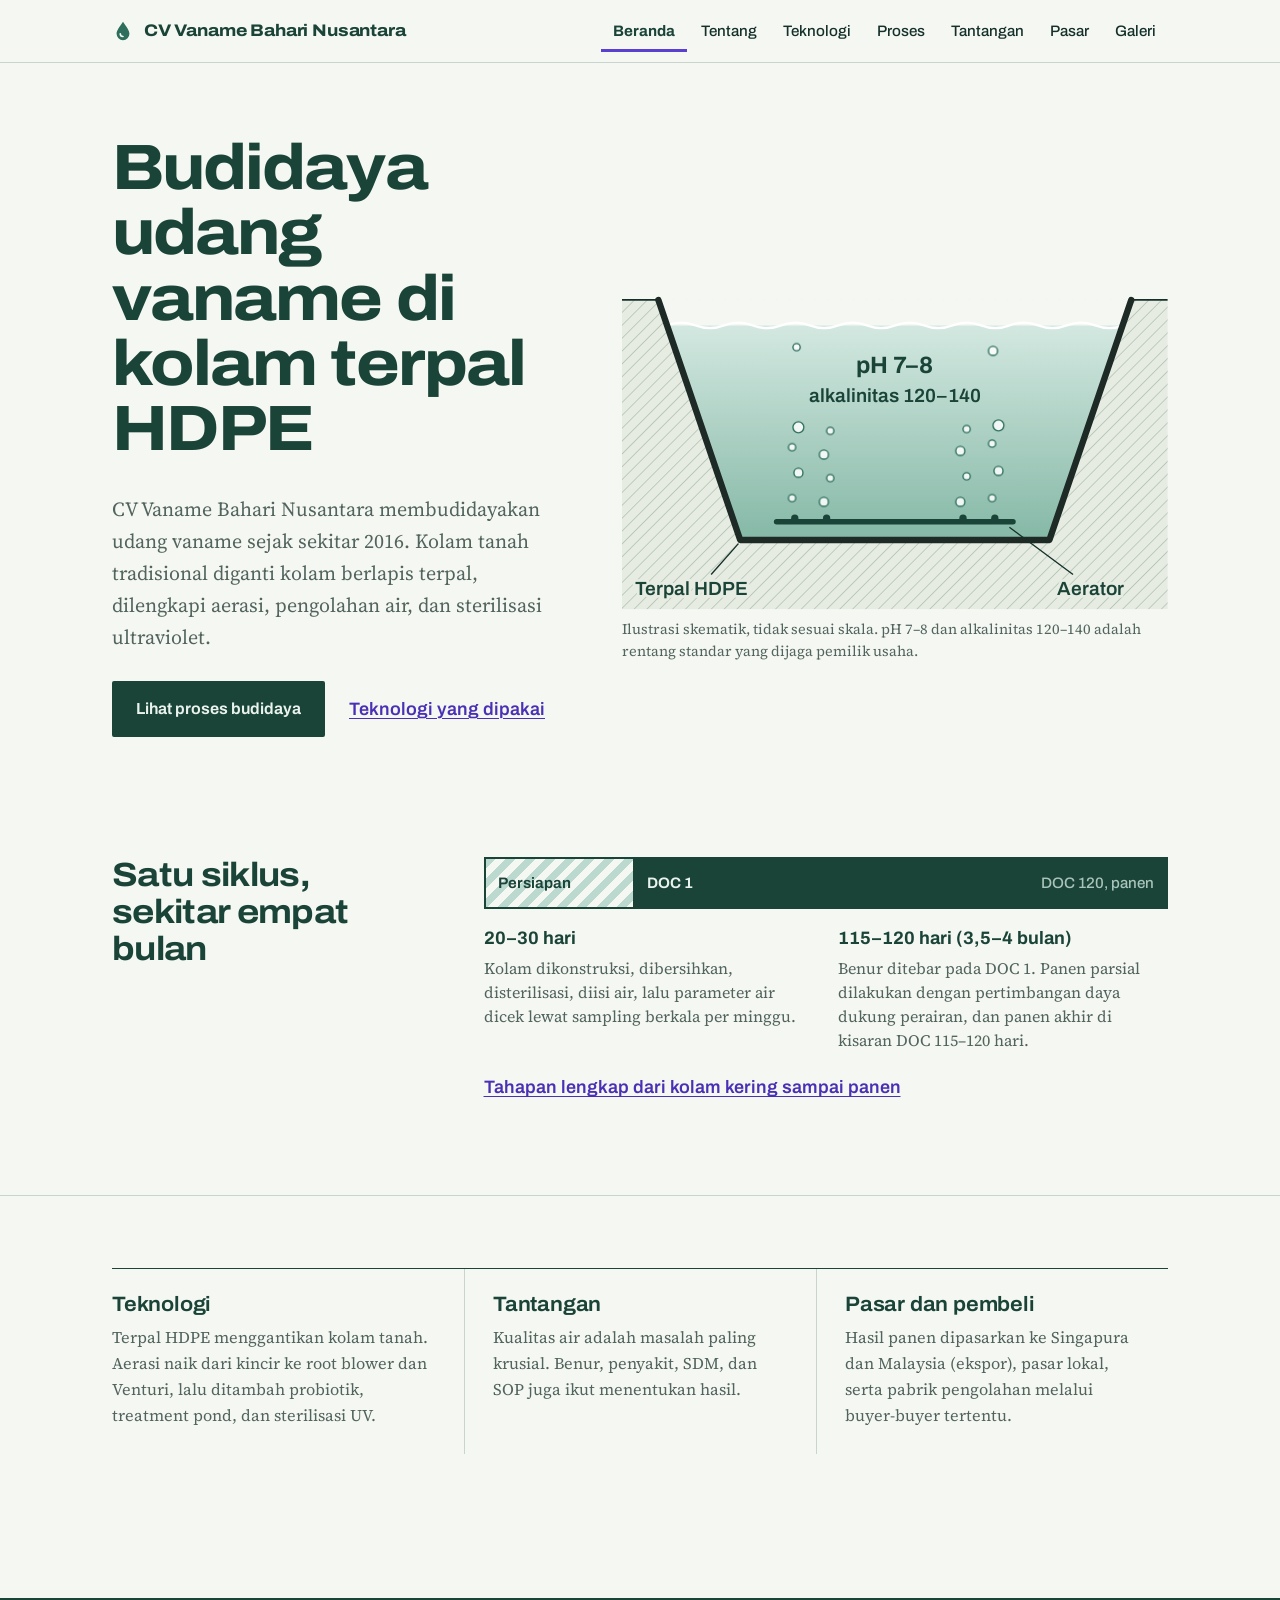
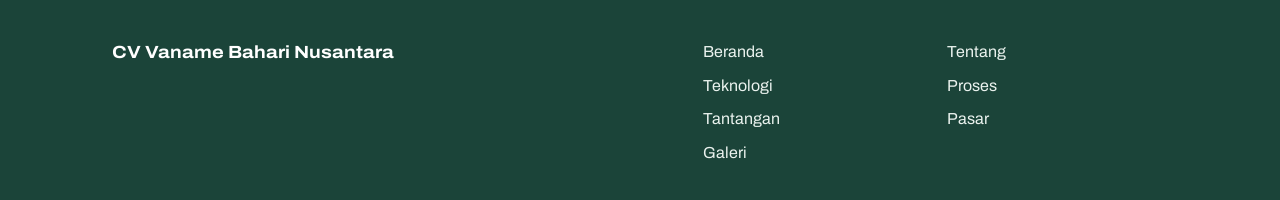
==== index.html @ d057d11d "Portfolio Tambak Udang Vaname - CV Vaname Bahari Nusantara" ====
<!doctype html>
<html lang="id">
  <head>
    <meta charset="utf-8" />
    <meta name="viewport" content="width=device-width, initial-scale=1" />
    <title>
      Budidaya udang vaname di kolam terpal HDPE | CV Vaname Bahari Nusantara
    </title>
    <meta
      name="description"
      content="Usaha budidaya udang vaname sejak sekitar 2016, dari tambak tanah tradisional menjadi kolam terpal HDPE dengan aerasi, pengolahan air, dan sterilisasi UV."
    />
    <meta name="theme-color" content="#1b4439" />
    <link
      rel="icon"
      href="data:image/svg+xml,%3Csvg xmlns='http://www.w3.org/2000/svg' viewBox='0 0 24 24'%3E%3Cpath d='M12 2C8 8 5 11.5 5 15a7 7 0 0 0 14 0c0-3.5-3-7-7-13z' fill='%232e6e5c'/%3E%3C/svg%3E"
    />
    <link rel="preconnect" href="https://fonts.googleapis.com" />
    <link rel="preconnect" href="https://fonts.gstatic.com" crossorigin />
    <link
      href="https://fonts.googleapis.com/css2?family=Archivo:wdth,wght@62..125,100..900&family=Source+Serif+4:ital,opsz,wght@0,8..60,400..700;1,8..60,400..600&display=swap"
      rel="stylesheet"
    />
    <link rel="stylesheet" href="assets/css/style.css" />
  </head>
  <body>
    <a class="skip-link" href="#main">Langsung ke isi halaman</a>
    <header class="site-header">
      <div class="wrap">
        <a class="brand" href="index.html"
          ><svg viewBox="0 0 24 24" aria-hidden="true">
            <path
              d="M12 2C8 8 5 11.5 5 15a7 7 0 0 0 14 0c0-3.5-3-7-7-13z"
              fill="#2e6e5c"
            />
            <path
              d="M9 15a3 3 0 0 0 3 3"
              fill="none"
              stroke="#f5f7f2"
              stroke-width="1.8"
              stroke-linecap="round"
            /></svg
          >CV Vaname Bahari Nusantara</a
        >
        <button
          class="nav-toggle"
          type="button"
          aria-expanded="false"
          aria-controls="site-nav"
        >
          Menu
        </button>
        <nav class="site-nav" id="site-nav" aria-label="Menu utama">
          <ul>
            <li><a href="index.html" aria-current="page">Beranda</a></li>
            <li><a href="tentang.html">Tentang</a></li>
            <li><a href="teknologi.html">Teknologi</a></li>
            <li><a href="proses.html">Proses</a></li>
            <li><a href="tantangan.html">Tantangan</a></li>
            <li><a href="pasar.html">Pasar</a></li>
            <li><a href="galeri.html">Galeri</a></li>
            <!-- <li><a href="tim.html">Tim</a></li> -->
          </ul>
        </nav>
      </div>
    </header>
    <main id="main">
      <section class="hero">
        <div class="wrap hero-grid">
          <div>
            <h1>Budidaya udang vaname di kolam terpal HDPE</h1>
            <p class="lead">
              CV Vaname Bahari Nusantara membudidayakan udang
              vaname sejak sekitar 2016. Kolam tanah tradisional diganti kolam
              berlapis terpal, dilengkapi aerasi, pengolahan air, dan
              sterilisasi ultraviolet.
            </p>
            <div class="hero-actions">
              <a class="btn" href="proses.html">Lihat proses budidaya</a>
              <a class="textlink" href="teknologi.html"
                >Teknologi yang dipakai</a
              >
            </div>
          </div>
          <figure class="pond-figure">
            <svg
              class="pond"
              viewBox="0 0 600 440"
              role="img"
              aria-labelledby="pond-title"
            >
              <title id="pond-title">
                Potongan melintang kolam budidaya berlapis terpal HDPE, berisi
                air dengan pH 7 sampai 8 dan alkalinitas 120 sampai 140, dengan
                aerator di dasar kolam
              </title>
              <defs>
                <pattern
                  id="earth"
                  width="10"
                  height="10"
                  patternUnits="userSpaceOnUse"
                  patternTransform="rotate(45)"
                >
                  <line
                    x1="0"
                    y1="0"
                    x2="0"
                    y2="10"
                    stroke="#b9c7bb"
                    stroke-width="2"
                  />
                </pattern>
                <linearGradient id="water" x1="0" y1="0" x2="0" y2="1">
                  <stop offset="0" stop-color="#d3e8e0" />
                  <stop offset="1" stop-color="#86b9a7" />
                </linearGradient>
              </defs>
              <rect x="0" y="100" width="600" height="340" fill="#e6ece1" />
              <rect x="0" y="100" width="600" height="340" fill="url(#earth)" />
              <polygon points="40,100 560,100 470,364 130,364" fill="#f5f7f2" />
              <polygon
                points="49.5,128 550.5,128 471,361 129,361"
                fill="url(#water)"
              />
              <path
                d="M49.5 128 q15.7 -6 31.4 0 t31.4 0 t31.4 0 t31.4 0 t31.4 0 t31.4 0 t31.4 0 t31.4 0 t31.4 0 t31.4 0 t31.4 0 t31.4 0 t31.4 0 t31.4 0 t31.4 0 t31.4 0"
                fill="none"
                stroke="#fff"
                stroke-width="2.5"
                stroke-linecap="round"
              />
              <line
                x1="0"
                y1="100"
                x2="40"
                y2="100"
                stroke="#15302a"
                stroke-width="2"
              />
              <line
                x1="560"
                y1="100"
                x2="600"
                y2="100"
                stroke="#15302a"
                stroke-width="2"
              />
              <polyline
                points="40,100 130,364 470,364 560,100"
                fill="none"
                stroke="#1d2a26"
                stroke-width="7"
                stroke-linejoin="round"
                stroke-linecap="round"
              />
              <line
                x1="170"
                y1="344"
                x2="430"
                y2="344"
                stroke="#1b4439"
                stroke-width="6"
                stroke-linecap="round"
              />
              <g fill="#1b4439">
                <circle cx="190" cy="340" r="4" />
                <circle cx="225" cy="340" r="4" />
                <circle cx="375" cy="340" r="4" />
                <circle cx="410" cy="340" r="4" />
              </g>
              <g>
                <circle class="bubble" cx="187" cy="318" r="4" />
                <circle class="bubble" cx="194" cy="290" r="5" />
                <circle class="bubble" cx="187" cy="262" r="4" />
                <circle class="bubble" cx="194" cy="240" r="6" />
                <circle class="bubble" cx="222" cy="322" r="5" />
                <circle class="bubble" cx="229" cy="296" r="4" />
                <circle class="bubble" cx="222" cy="270" r="5" />
                <circle class="bubble" cx="229" cy="244" r="4" />
                <circle class="bubble" cx="372" cy="322" r="5" />
                <circle class="bubble" cx="379" cy="294" r="4" />
                <circle class="bubble" cx="372" cy="266" r="5" />
                <circle class="bubble" cx="379" cy="242" r="4" />
                <circle class="bubble" cx="407" cy="318" r="4" />
                <circle class="bubble" cx="414" cy="288" r="5" />
                <circle class="bubble" cx="407" cy="258" r="4" />
                <circle class="bubble" cx="414" cy="238" r="6" />
                <circle class="bubble" cx="192" cy="152" r="4" />
                <circle class="bubble" cx="408" cy="156" r="5" />
              </g>
              <text class="reading" x="300" y="180" text-anchor="middle">
                pH 7–8
              </text>
              <text x="300" y="212" text-anchor="middle">
                alkalinitas 120–140
              </text>
              <line
                x1="98"
                y1="402"
                x2="128"
                y2="368"
                stroke="#15302a"
                stroke-width="1.5"
              />
              <text class="halo" x="14" y="424">Terpal HDPE</text>
              <line
                x1="496"
                y1="402"
                x2="426"
                y2="350"
                stroke="#15302a"
                stroke-width="1.5"
              />
              <text class="halo" x="478" y="424">Aerator</text>
            </svg>
            <figcaption>
              Ilustrasi skematik, tidak sesuai skala. pH 7–8 dan alkalinitas
              120–140 adalah rentang standar yang dijaga pemilik usaha.
            </figcaption>
          </figure>
        </div>
      </section>

      <section class="section">
        <div class="wrap row">
          <div>
            <h2>Satu siklus, sekitar empat bulan</h2>
          </div>
          <div>
            <figure class="cycle">
              <div
                class="cycle-bar"
                role="img"
                aria-label="Satu siklus: persiapan 20 sampai 30 hari, lalu budidaya 115 sampai 120 hari dari DOC 1 sampai DOC 120"
              >
                <div class="seg seg--prep">Persiapan</div>
                <div class="seg seg--grow">
                  <span>DOC 1</span><span>DOC 120, panen</span>
                </div>
              </div>
              <dl class="cycle-legend">
                <div>
                  <dt>20–30 hari</dt>
                  <dd>
                    Kolam dikonstruksi, dibersihkan, disterilisasi, diisi air,
                    lalu parameter air dicek lewat sampling berkala per minggu.
                  </dd>
                </div>
                <div>
                  <dt>115–120 hari (3,5–4 bulan)</dt>
                  <dd>
                    Benur ditebar pada DOC 1. Panen parsial dilakukan dengan pertimbangan
                    daya dukung perairan, dan panen akhir di kisaran DOC 115–120 hari.
                  </dd>
                </div>
              </dl>
            </figure>
            <p style="margin-top: 20px">
              <a class="textlink" href="proses.html"
                >Tahapan lengkap dari kolam kering sampai panen</a
              >
            </p>
          </div>
        </div>
      </section>

      <section class="section">
        <div class="wrap">
          <div class="trio">
            <div>
              <h3><a href="teknologi.html">Teknologi</a></h3>
              <p>
                Terpal HDPE menggantikan kolam tanah. Aerasi naik dari kincir ke
                root blower dan Venturi, lalu ditambah probiotik, treatment
                pond, dan sterilisasi UV.
              </p>
            </div>
            <div>
              <h3><a href="tantangan.html">Tantangan</a></h3>
              <p>
                Kualitas air adalah masalah paling krusial. Benur, penyakit,
                SDM, dan SOP juga ikut menentukan hasil.
              </p>
            </div>
            <div>
              <h3><a href="pasar.html">Pasar dan pembeli</a></h3>
              <p>
                Hasil panen dipasarkan ke Singapura dan Malaysia (ekspor),
                pasar lokal, serta pabrik pengolahan melalui buyer-buyer tertentu.
              </p>
            </div>
          </div>
        </div>
      </section>      
    </main>
    <footer class="site-footer">
      <div class="wrap">
        <div>
          <strong>CV Vaname Bahari Nusantara</strong>
        
        </div>
        <nav aria-label="Menu footer">
          <ul>
            <li><a href="index.html">Beranda</a></li>
            <li><a href="tentang.html">Tentang</a></li>
            <li><a href="teknologi.html">Teknologi</a></li>
            <li><a href="proses.html">Proses</a></li>
            <li><a href="tantangan.html">Tantangan</a></li>
            <li><a href="pasar.html">Pasar</a></li>
            <li><a href="galeri.html">Galeri</a></li>
            <!-- <li><a href="tim.html">Tim</a></li> -->
          </ul>
        </nav>
      </div>
    </footer>
    <script src="assets/js/main.js"></script>
  </body>
</html>
---- assets/css/style.css ----
:root {
  --paper: #f5f7f2;
  --sage: #e6ece1;
  --ink: #15302a;
  --ink-soft: #52645e;
  --pond: #2e6e5c;
  --pond-deep: #1b4439;
  --pond-water: #bcd9cf;
  --uv: #5b3fd0;
  --uv-dark: #4a30b5;
  --line: #c9d5cc;
  --mark: #e8b100;
  --on-deep: #eaf2ee;
  --on-deep-soft: #a9c4ba;

  --font-head: "Archivo", "Segoe UI", system-ui, sans-serif;
  --font-body: "Source Serif 4", Georgia, "Times New Roman", serif;

  --wrap: 1120px;
  --gutter: clamp(16px, 4vw, 32px);
}

*,
*::before,
*::after { box-sizing: border-box; }

html { scroll-behavior: smooth; -webkit-text-size-adjust: 100%; }

body {
  margin: 0;
  background: var(--paper);
  color: var(--ink);
  font-family: var(--font-body);
  font-size: 1.125rem;
  line-height: 1.72;
}

img, svg { max-width: 100%; }
svg { display: block; }

a { color: var(--uv-dark); text-underline-offset: 3px; text-decoration-thickness: 1px; }
a:hover { color: var(--ink); text-decoration-thickness: 2px; }

:focus-visible { outline: 3px solid var(--uv); outline-offset: 3px; border-radius: 2px; }

.skip-link { position: absolute; left: 12px; top: -60px; background: var(--pond-deep); color: var(--on-deep); padding: 10px 16px; z-index: 100; font-family: var(--font-head); }
.skip-link:focus { top: 12px; }

.wrap { width: 100%; max-width: var(--wrap); margin: 0 auto; padding: 0 var(--gutter); }

/* ---------- Tipografi ---------- */

h1, h2, h3, h4 {
  font-family: var(--font-head);
  font-stretch: 112%;
  line-height: 1.1;
  letter-spacing: -0.02em;
  margin: 0 0 0.5em;
  color: var(--pond-deep);
}
h1 { font-size: clamp(2.2rem, 5.4vw, 4rem); font-weight: 760; line-height: 1.02; letter-spacing: -0.03em; }
h2 { font-size: clamp(1.5rem, 2.8vw, 2.1rem); font-weight: 700; }
h3 { font-size: clamp(1.1rem, 1.8vw, 1.3rem); font-weight: 650; letter-spacing: -0.01em; font-stretch: 105%; }

p { margin: 0 0 1.1em; }
.prose { max-width: 62ch; }
.lead { font-size: 1.25rem; line-height: 1.6; color: var(--ink-soft); max-width: 56ch; }
.small { font-size: 0.95rem; color: var(--ink-soft); line-height: 1.55; }

/* ---------- Placeholder (cari kelas .ph untuk menemukan semuanya) ---------- */

.ph {
  background: rgba(232, 177, 0, 0.22);
  border-bottom: 2px dashed #8a6a00;
  padding: 0 0.2em;
  border-radius: 3px;
  font-style: normal;
}

.photo-ph {
  margin: 0;
  display: flex;
  flex-direction: column;
  align-items: flex-start;
  justify-content: flex-end;
  gap: 4px;
  aspect-ratio: 3 / 2;
  padding: 14px 16px;
  color: var(--ink-soft);
  font-family: var(--font-head);
  font-size: 0.95rem;
  line-height: 1.3;
  border: 2px dashed #9db3a8;
  border-radius: 2px;
  background: repeating-linear-gradient(135deg, transparent 0 12px, rgba(46, 110, 92, 0.08) 12px 13px);
}
.photo-ph--wide { aspect-ratio: 16 / 7; }
.photo-ph--square { aspect-ratio: 1 / 1; }
.photo-ph svg { width: 26px; height: 26px; stroke: var(--pond); fill: none; stroke-width: 1.6; margin-bottom: 4px; }
.photo-ph strong { color: var(--pond-deep); font-weight: 650; }
.photo-ph small { font-size: 0.8rem; opacity: 0.8; word-break: break-all; }

figure.photo { margin: 0; }
figure.photo img { width: 100%; height: 100%; object-fit: cover; }

/* ---------- Header ---------- */

.site-header { position: sticky; top: 0; z-index: 50; background: rgba(245, 247, 242, 0.95); backdrop-filter: blur(8px); border-bottom: 1px solid var(--line); }
.site-header .wrap { display: flex; align-items: center; justify-content: space-between; gap: 16px; min-height: 62px; }
.brand { display: inline-flex; align-items: center; gap: 10px; font-family: var(--font-head); font-stretch: 112%; font-weight: 750; font-size: 1.05rem; letter-spacing: -0.01em; color: var(--pond-deep); text-decoration: none; }
.brand svg { width: 22px; height: 22px; flex: none; }

.nav-toggle { display: none; background: none; border: 1px solid var(--line); border-radius: 2px; padding: 8px 14px; font: 600 0.95rem var(--font-head); color: var(--pond-deep); cursor: pointer; }

.site-nav ul { display: flex; gap: 2px; list-style: none; margin: 0; padding: 0; }
.site-nav a { display: block; padding: 8px 12px; font-family: var(--font-head); font-size: 0.95rem; font-weight: 500; color: var(--ink); text-decoration: none; }
.site-nav a:hover { color: var(--uv-dark); }
.site-nav a[aria-current="page"] { color: var(--pond-deep); font-weight: 700; box-shadow: inset 0 -3px 0 var(--uv); }

@media (max-width: 900px) {
  .nav-toggle { display: inline-block; }
  .site-nav { display: none; position: absolute; left: 0; right: 0; top: 100%; background: var(--paper); border-bottom: 1px solid var(--line); padding: 4px var(--gutter) 16px; }
  .site-nav.is-open { display: block; }
  .site-nav ul { flex-direction: column; gap: 0; }
  .site-nav a { padding: 12px 4px; border-bottom: 1px solid var(--line); }
  .site-nav a[aria-current="page"] { box-shadow: inset 4px 0 0 var(--uv); padding-left: 14px; }
}

/* ---------- Hero: kolam dalam potongan ---------- */

.hero { padding: clamp(36px, 6vw, 72px) 0 clamp(28px, 4vw, 48px); }
.hero-grid { display: grid; grid-template-columns: 0.9fr 1.1fr; gap: clamp(24px, 5vw, 64px); align-items: center; }
.hero h1 { max-width: 12ch; }
.hero .lead { margin-bottom: 28px; }
.hero-actions { display: flex; flex-wrap: wrap; gap: 14px 24px; align-items: center; }

.btn { display: inline-block; padding: 12px 22px; border-radius: 2px; font-family: var(--font-head); font-weight: 650; font-size: 1rem; text-decoration: none; background: var(--pond-deep); color: var(--on-deep); border: 2px solid var(--pond-deep); }
.btn:hover { background: var(--uv); border-color: var(--uv); color: #fff; }
.textlink { font-family: var(--font-head); font-weight: 600; }

.pond-figure { margin: 0; }
.pond { width: 100%; height: auto; overflow: visible; }
.pond text { font-family: var(--font-head); font-size: 21px; font-weight: 600; fill: var(--pond-deep); }
.pond .reading { font-size: 26px; font-weight: 700; }
.pond .halo { paint-order: stroke; stroke: #e6ece1; stroke-width: 6px; stroke-linejoin: round; }
.pond .bubble { fill: rgba(255, 255, 255, 0.85); stroke: var(--pond); stroke-width: 1.5; opacity: 0; animation: bubble-up 1.6s cubic-bezier(0.2, 0.7, 0.2, 1) forwards; }
.pond .bubble:nth-of-type(2n) { animation-delay: 0.15s; }
.pond .bubble:nth-of-type(3n) { animation-delay: 0.3s; }
.pond .bubble:nth-of-type(5n) { animation-delay: 0.45s; }
@keyframes bubble-up {
  from { opacity: 0; transform: translateY(90px); }
  to { opacity: 1; transform: translateY(0); }
}
.pond-figure figcaption { font-size: 0.9rem; color: var(--ink-soft); margin-top: 10px; line-height: 1.5; }

@media (max-width: 860px) {
  .hero-grid { grid-template-columns: 1fr; }
  .hero h1 { max-width: 16ch; }
}

/* ---------- Bagian halaman ---------- */

.section { padding: clamp(40px, 6vw, 72px) 0; }
.section + .section { border-top: 1px solid var(--line); }
.section--sage { background: var(--sage); border-top: 0 !important; }
.section--sage + .section { border-top: 0; }
.section--tight { padding: clamp(28px, 4vw, 44px) 0; }

/* judul di kolom kiri, isi di kolom kanan */
.row { display: grid; grid-template-columns: 0.62fr 1.38fr; gap: clamp(20px, 5vw, 72px); align-items: start; }
.row > :first-child h2 { position: sticky; top: 84px; margin-bottom: 0.3em; }
.row > :first-child .small { max-width: 26ch; }
@media (max-width: 800px) { .row { grid-template-columns: 1fr; } .row > :first-child h2 { position: static; } }

.page-head { padding: clamp(36px, 6vw, 72px) 0 clamp(24px, 4vw, 40px); border-bottom: 1px solid var(--pond-deep); }
.page-head .wrap { display: grid; grid-template-columns: 1.1fr 0.9fr; gap: clamp(16px, 5vw, 72px); align-items: end; }
.page-head h1 { font-size: clamp(2rem, 4.6vw, 3.3rem); margin: 0; max-width: 14ch; }
.page-head .lead { margin: 0; }
@media (max-width: 800px) { .page-head .wrap { grid-template-columns: 1fr; gap: 16px; } }

.split { display: grid; grid-template-columns: 1fr 1fr; gap: clamp(28px, 5vw, 64px); align-items: start; }
@media (max-width: 800px) { .split { grid-template-columns: 1fr; } }

/* ---------- Bar siklus budidaya ---------- */

.cycle { margin: 0; }
.cycle-bar { display: flex; height: 52px; border: 2px solid var(--pond-deep); }
.seg { display: flex; align-items: center; font-family: var(--font-head); font-weight: 650; font-size: 0.95rem; padding: 0 12px; white-space: nowrap; }
.seg--prep { flex: 0 0 22%; background: repeating-linear-gradient(135deg, var(--pond-water) 0 7px, var(--paper) 7px 14px); color: var(--pond-deep); border-right: 2px solid var(--pond-deep); }
.seg--grow { flex: 1; background: var(--pond-deep); color: var(--on-deep); justify-content: space-between; }
.seg--grow span:last-child { color: var(--on-deep-soft); font-weight: 500; }
.cycle-legend { display: grid; grid-template-columns: 1fr 1fr; gap: 24px; margin: 14px 0 0; }
.cycle-legend dt { font-family: var(--font-head); font-weight: 700; color: var(--pond-deep); }
.cycle-legend dd { margin: 2px 0 0; color: var(--ink-soft); font-size: 1rem; line-height: 1.5; }
@media (max-width: 700px) {
  .cycle-legend { grid-template-columns: 1fr; gap: 14px; }
  .seg { padding: 0 8px; font-size: 0.85rem; }
  .seg--grow span:last-child { display: none; }
}

/* ---------- Kolom isi singkat di beranda ---------- */

.trio { display: grid; grid-template-columns: repeat(3, 1fr); border-top: 1px solid var(--pond-deep); }
.trio > div { padding: 24px 28px 8px 0; }
.trio > div + div { padding-left: 28px; border-left: 1px solid var(--line); }
.trio h3 { margin-bottom: 0.4em; }
.trio h3 a { color: var(--pond-deep); text-decoration: none; }
.trio h3 a:hover { color: var(--uv-dark); text-decoration: underline; }
.trio p { color: var(--ink-soft); font-size: 1.02rem; line-height: 1.6; }
@media (max-width: 800px) {
  .trio { grid-template-columns: 1fr; }
  .trio > div, .trio > div + div { padding: 20px 0 6px; border-left: 0; border-top: 1px solid var(--line); }
  .trio > div:first-child { border-top: 0; }
}

/* ---------- Profil, kutipan ---------- */

.profile { margin: 0; border-top: 1px solid var(--pond-deep); }
.profile > div { display: grid; grid-template-columns: 0.5fr 1fr; gap: 16px; padding: 12px 0; border-bottom: 1px solid var(--line); }
.profile dt { font-family: var(--font-head); color: var(--ink-soft); font-size: 0.98rem; }
.profile dd { margin: 0; font-weight: 500; }
@media (max-width: 520px) { .profile > div { grid-template-columns: 1fr; gap: 2px; } }

.pull { margin: 0; padding: 4px 0 4px 24px; border-left: 4px solid var(--uv); font-family: var(--font-head); font-stretch: 108%; font-size: clamp(1.4rem, 2.8vw, 2rem); font-weight: 600; line-height: 1.25; letter-spacing: -0.015em; color: var(--pond-deep); max-width: 26ch; }
.pull-cite { font-family: var(--font-body); font-stretch: 100%; font-size: 0.95rem; color: var(--ink-soft); margin: 12px 0 0; font-weight: 400; letter-spacing: 0; }

/* ---------- Tahapan: ini memang urutan, jadi diberi nomor ---------- */

.stages { list-style: none; counter-reset: stage; margin: 0; padding: 0; }
.stages > li { counter-increment: stage; display: grid; grid-template-columns: 56px 1fr; gap: 0 20px; padding: 0 0 clamp(28px, 4vw, 44px); position: relative; }
.stages > li::before { content: ""; position: absolute; left: 27px; top: 52px; bottom: 6px; width: 2px; background: var(--line); }
.stages > li:last-child { padding-bottom: 0; }
.stages > li:last-child::before { display: none; }
.stage-no { width: 56px; height: 56px; display: grid; place-items: center; border: 2px solid var(--pond-deep); border-radius: 50%; font-family: var(--font-head); font-stretch: 112%; font-weight: 750; font-size: 1.2rem; color: var(--pond-deep); background: var(--paper); }
.stage-no::before { content: counter(stage); }
.stage-body { display: grid; grid-template-columns: minmax(0, 60ch) minmax(0, 300px); column-gap: 48px; align-content: start; }
.stage-body > * { grid-column: 1; }
.stage-body > h2, .stage-body > h3 { grid-column: 1 / -1; margin-bottom: 0.3em; }
.stage-body > .stage-media--small { grid-column: 2; grid-row: 2 / span 4; margin-top: 4px; align-self: start; max-width: none; }
.stage-body > .compare-fig { grid-column: 1 / -1; }
.stages--narrow .stage-body { display: block; }
.stages--narrow .stage-body > .stage-media--small { max-width: 300px; margin-top: 18px; }
@media (max-width: 900px) {
  .stage-body { display: block; }
  .stage-body > .stage-media--small { max-width: 300px; margin-top: 18px; }
}
.stage-body .note { color: var(--ink-soft); font-size: 0.98rem; }
.stage-media { margin-top: 18px; max-width: 520px; }
.stage-media--small { max-width: 300px; }
@media (max-width: 520px) { .stages > li { grid-template-columns: 40px 1fr; gap: 0 14px; } .stage-no { width: 40px; height: 40px; font-size: 1rem; } .stages > li::before { left: 19px; top: 38px; } }

.phase-title { display: flex; align-items: baseline; justify-content: space-between; flex-wrap: wrap; gap: 4px 20px; margin-bottom: 28px; }
.phase-title h2 { margin: 0; }
.phase-title .duration { font-family: var(--font-head); font-weight: 650; color: var(--uv-dark); }

.stages--cont { counter-reset: stage 5; }

/* Diagram kolam tanah dan kolam HDPE */
.compare-fig { margin: 18px 0 0; max-width: 640px; }
.compare-fig svg { width: 100%; height: auto; }
.compare-fig text { font-family: var(--font-head); font-size: 20px; font-weight: 600; fill: var(--pond-deep); }
.compare-fig .sub { font-weight: 400; fill: var(--ink-soft); font-size: 18px; }
.compare-fig figcaption { font-size: 0.9rem; color: var(--ink-soft); margin-top: 8px; }

/* Kolom parameter air */
.param { display: grid; grid-template-columns: repeat(3, 1fr); gap: 0; border-top: 1px solid var(--pond-deep); }
.param > div { padding: 18px 24px 4px 0; }
.param > div + div { padding-left: 24px; border-left: 1px solid var(--line); }
.param h3 { margin-bottom: 0.25em; }
.param p { margin: 0; color: var(--ink-soft); font-size: 1.02rem; line-height: 1.6; }
@media (max-width: 760px) { .param { grid-template-columns: 1fr; } .param > div, .param > div + div { padding: 16px 0 4px; border-left: 0; border-top: 1px solid var(--line); } .param > div:first-child { border-top: 0; } }

/* Tantangan */
.challenge { display: grid; grid-template-columns: 0.85fr 1.15fr; gap: 10px clamp(24px, 5vw, 64px); padding: 28px 0; border-top: 1px solid var(--line); }
.challenge:first-child { border-top: 1px solid var(--pond-deep); }
.challenge:last-child { border-bottom: 1px solid var(--line); }
.challenge h3 { margin: 0; }
.challenge p { margin: 0 0 0.7em; }
.challenge .answer { color: var(--ink-soft); }
.challenge .answer strong { font-family: var(--font-head); color: var(--pond-deep); font-weight: 700; }
@media (max-width: 760px) { .challenge { grid-template-columns: 1fr; } }

/* Alur usaha (pasar) */
.flow { display: grid; grid-template-columns: repeat(4, 1fr); list-style: none; margin: 0; padding: 0; position: relative; }
.flow::before { content: ""; position: absolute; left: 0; right: 0; top: 9px; height: 2px; background: var(--pond-deep); }
.flow li { position: relative; padding: 36px 20px 0 0; }
.flow li::before { content: ""; position: absolute; left: 0; top: 0; width: 20px; height: 20px; border-radius: 50%; background: var(--paper); border: 4px solid var(--pond-deep); }
.flow li:last-child::before { border-color: var(--uv); }
.flow h3 { margin-bottom: 0.3em; }
.flow p { margin: 0; color: var(--ink-soft); font-size: 1rem; line-height: 1.55; }
@media (max-width: 700px) {
  .flow { grid-template-columns: 1fr; }
  .flow::before { left: 9px; right: auto; top: 0; bottom: 0; width: 2px; height: auto; }
  .flow li { padding: 0 0 26px 40px; }
}

/* Galeri */
.gallery { display: grid; grid-template-columns: repeat(3, 1fr); gap: 28px 24px; }
.gallery p { margin: 8px 0 0; }
@media (max-width: 900px) { .gallery { grid-template-columns: 1fr 1fr; } }
@media (max-width: 520px) { .gallery { grid-template-columns: 1fr; } }

/* Tim */
.team { display: grid; grid-template-columns: repeat(3, 1fr); gap: 24px; list-style: none; margin: 0; padding: 0; }
.team .photo-ph { margin-bottom: 10px; }
.team h3 { margin: 0; font-size: 1.05rem; }
.team p { margin: 0; color: var(--ink-soft); font-size: 1rem; }
@media (max-width: 560px) { .team { grid-template-columns: 1fr 1fr; gap: 16px; } .team .photo-ph small { display: none; } }

.roadmap { list-style: none; margin: 0; padding: 0 0 0 0; border-left: 2px solid var(--line); }
.roadmap li { position: relative; padding: 0 0 26px 28px; }
.roadmap li:last-child { padding-bottom: 0; }
.roadmap li::before { content: ""; position: absolute; left: -9px; top: 6px; width: 16px; height: 16px; border-radius: 50%; background: var(--paper); border: 3px solid var(--pond-deep); }
.roadmap li.is-now::before { background: var(--uv); border-color: var(--uv); }
.roadmap h3 { margin-bottom: 0.2em; }
.roadmap p { margin: 0; color: var(--ink-soft); max-width: 56ch; }

/* ---------- Footer ---------- */

.site-footer { background: var(--pond-deep); color: var(--on-deep-soft); padding: 40px 0 34px; margin-top: clamp(40px, 6vw, 72px); font-size: 1rem; }
.site-footer .wrap { display: grid; grid-template-columns: 1.2fr 1fr; gap: 32px; }
.site-footer strong { font-family: var(--font-head); font-stretch: 112%; color: #fff; font-size: 1.1rem; }
.site-footer p { margin: 8px 0 0; max-width: 46ch; line-height: 1.55; }
.site-footer ul { list-style: none; margin: 0; padding: 0; display: grid; grid-template-columns: 1fr 1fr; gap: 6px 24px; }
.site-footer a { color: var(--on-deep); text-decoration: none; font-family: var(--font-head); }
.site-footer a:hover { text-decoration: underline; color: #fff; }
.site-footer .ph { color: var(--on-deep); }
@media (max-width: 700px) { .site-footer .wrap { grid-template-columns: 1fr; } }

/* ---------- Preferensi pengguna ---------- */

@media (prefers-reduced-motion: reduce) {
  html { scroll-behavior: auto; }
  .pond .bubble { animation: none; opacity: 1; }
}

@media print {
  .site-header, .nav-toggle, .hero-actions, .skip-link { display: none; }
  .site-footer { background: #fff; color: #000; }
}
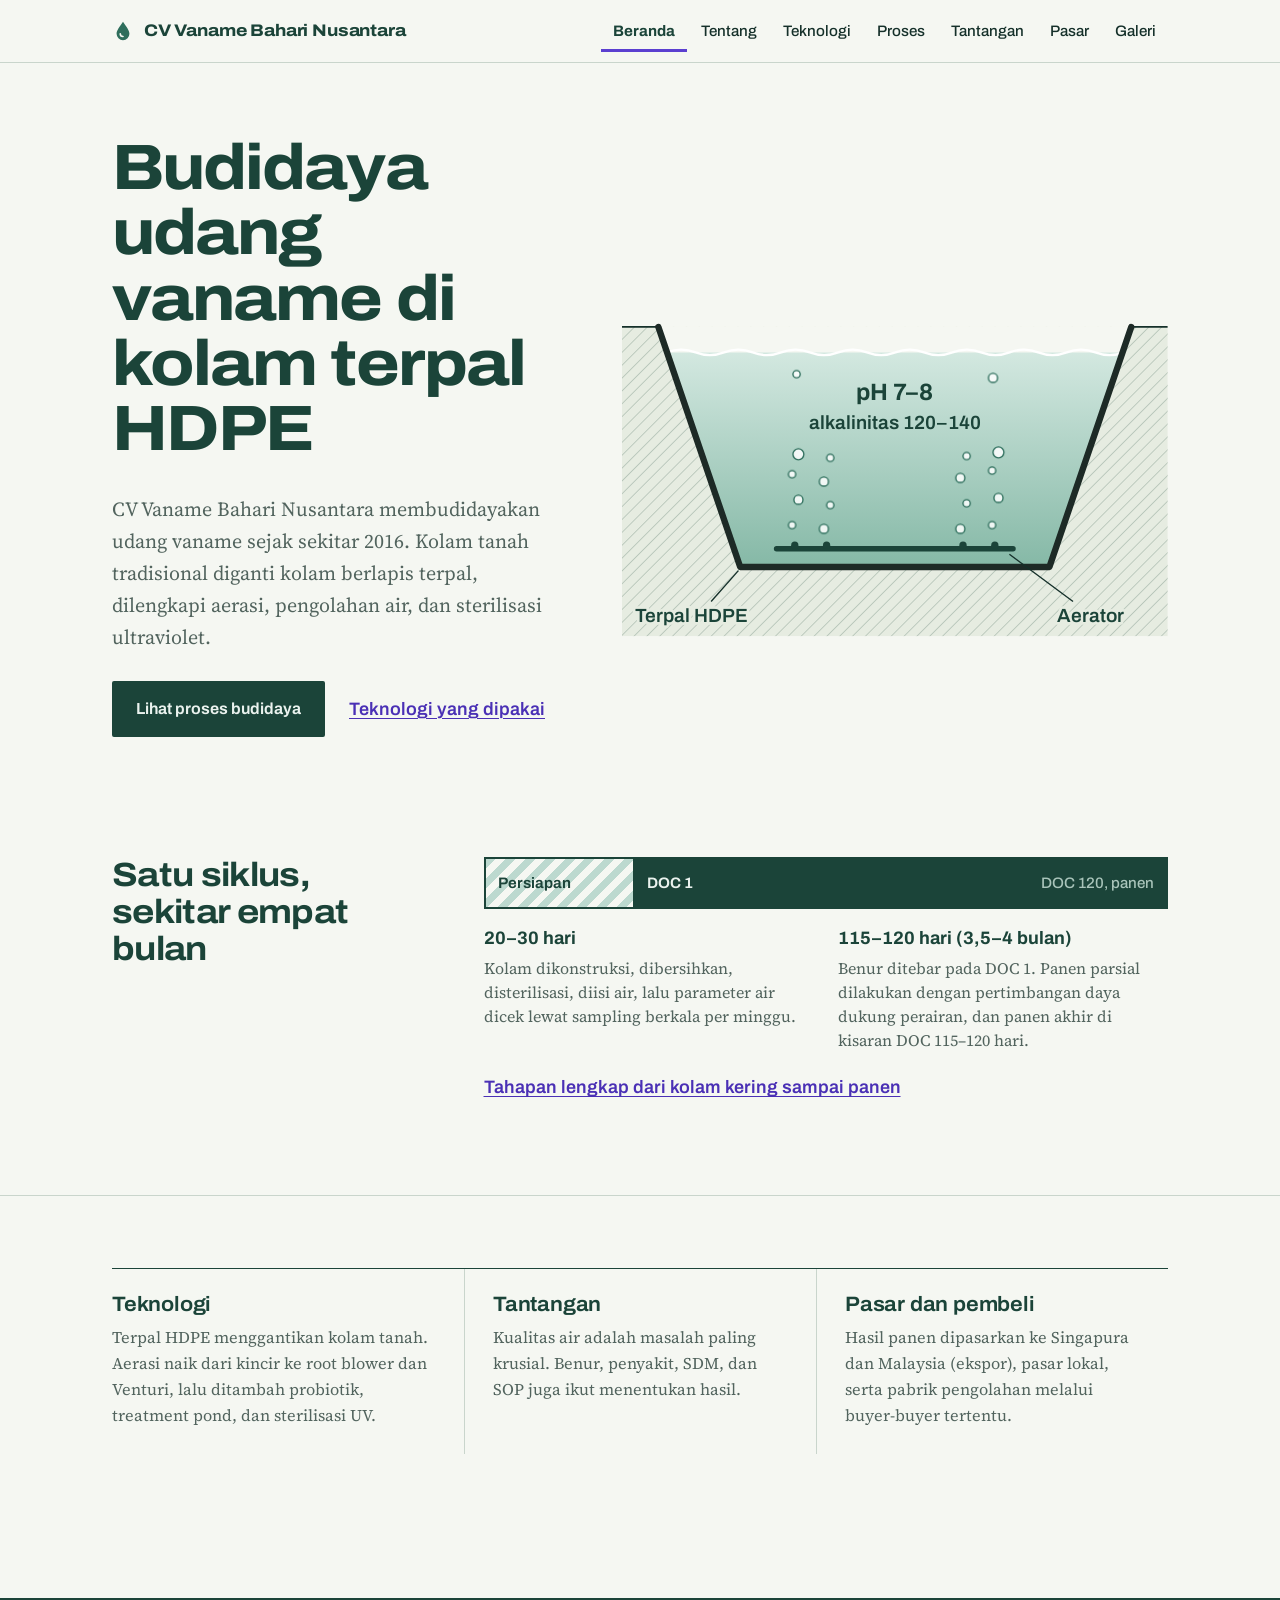
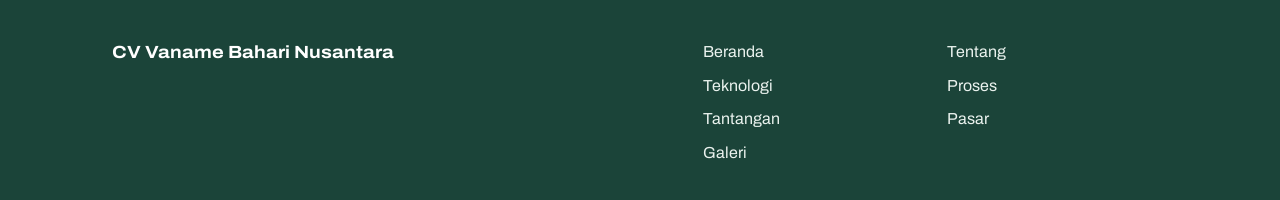
==== commit dacbb71b: "update index & tech" ====
--- a/index.html
+++ b/index.html
@@ -214,10 +214,7 @@
               />
               <text class="halo" x="478" y="424">Aerator</text>
             </svg>
-            <figcaption>
-              Ilustrasi skematik, tidak sesuai skala. pH 7–8 dan alkalinitas
-              120–140 adalah rentang standar yang dijaga pemilik usaha.
-            </figcaption>
+            
           </figure>
         </div>
       </section>
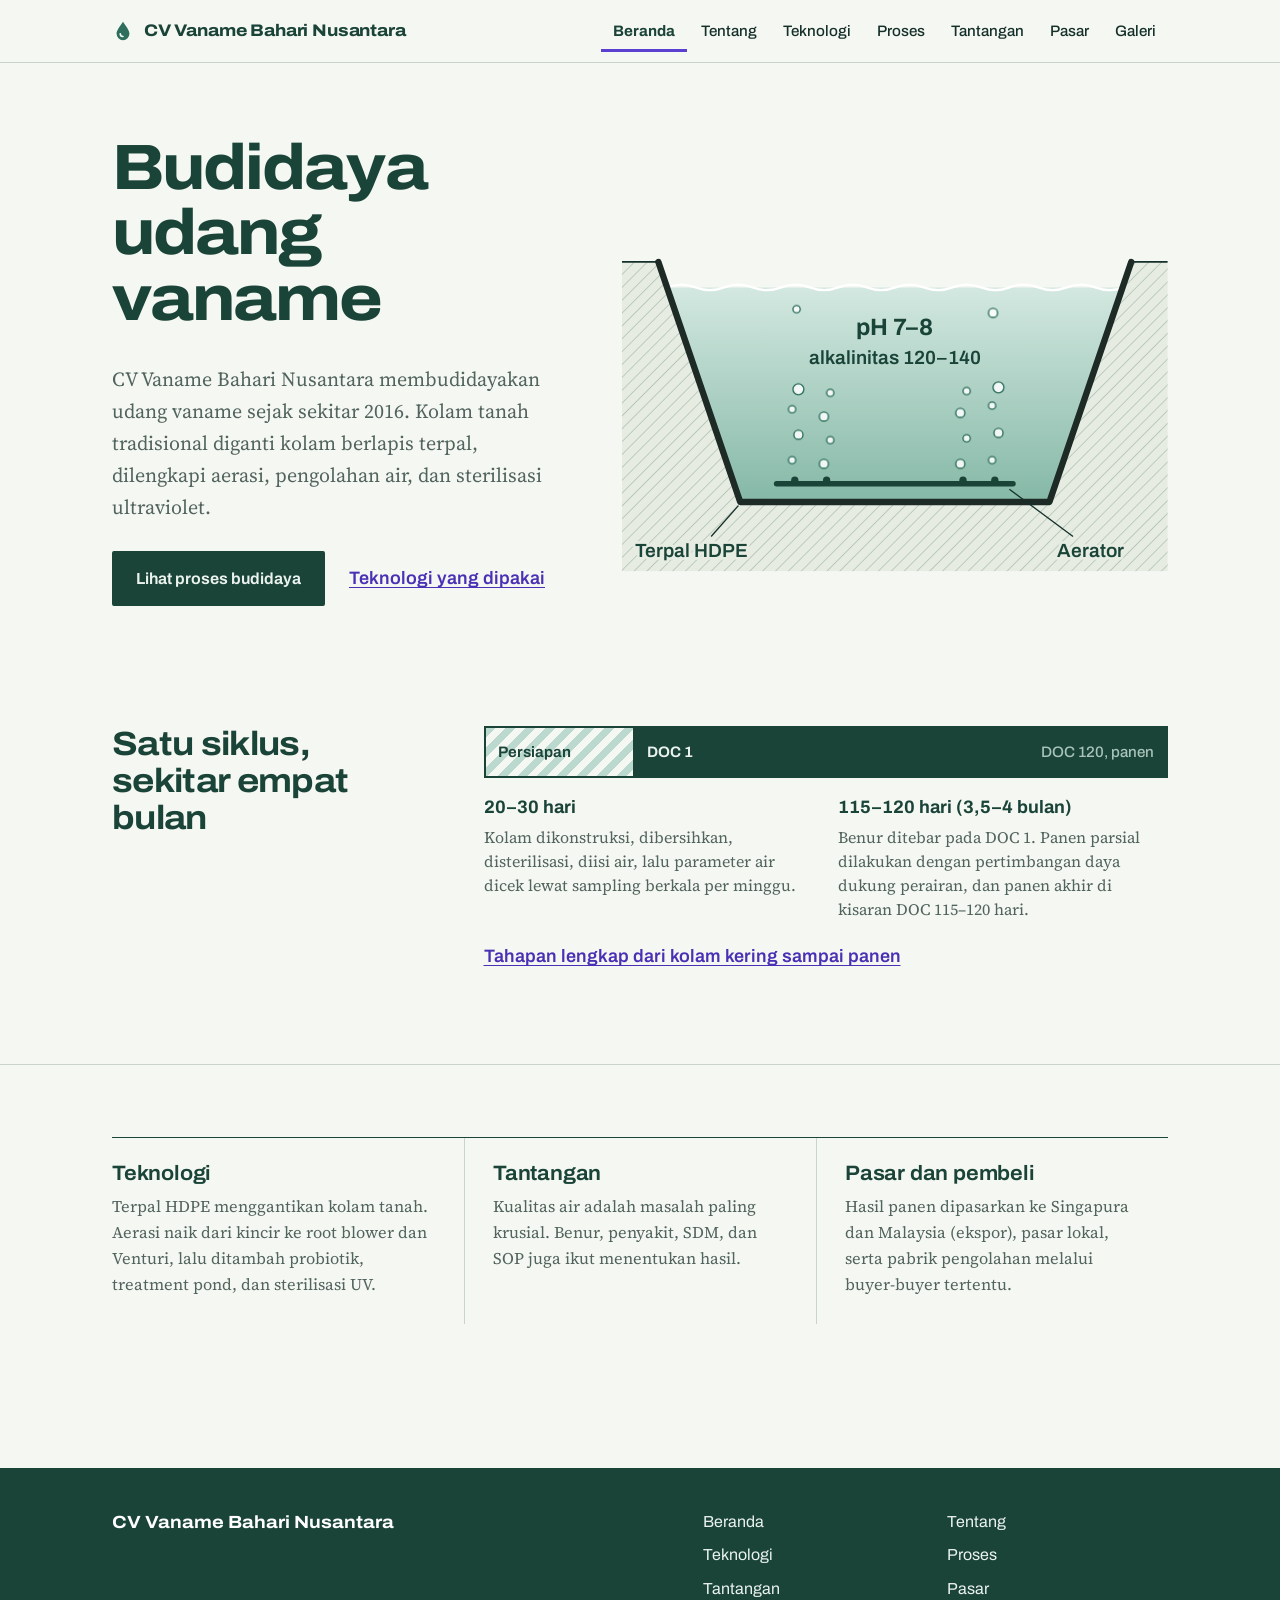
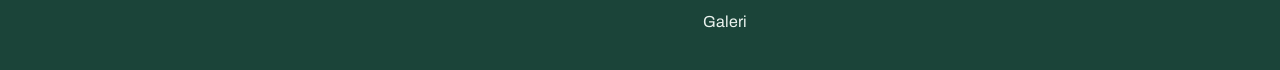
==== commit 69877aa7: "update beranda" ====
--- a/index.html
+++ b/index.html
@@ -4,7 +4,7 @@
     <meta charset="utf-8" />
     <meta name="viewport" content="width=device-width, initial-scale=1" />
     <title>
-      Budidaya udang vaname di kolam terpal HDPE | CV Vaname Bahari Nusantara
+      Budidaya udang vaname | CV Vaname Bahari Nusantara
     </title>
     <meta
       name="description"
@@ -68,7 +68,7 @@
       <section class="hero">
         <div class="wrap hero-grid">
           <div>
-            <h1>Budidaya udang vaname di kolam terpal HDPE</h1>
+            <h1>Budidaya udang vaname</h1>
             <p class="lead">
               CV Vaname Bahari Nusantara membudidayakan udang
               vaname sejak sekitar 2016. Kolam tanah tradisional diganti kolam
